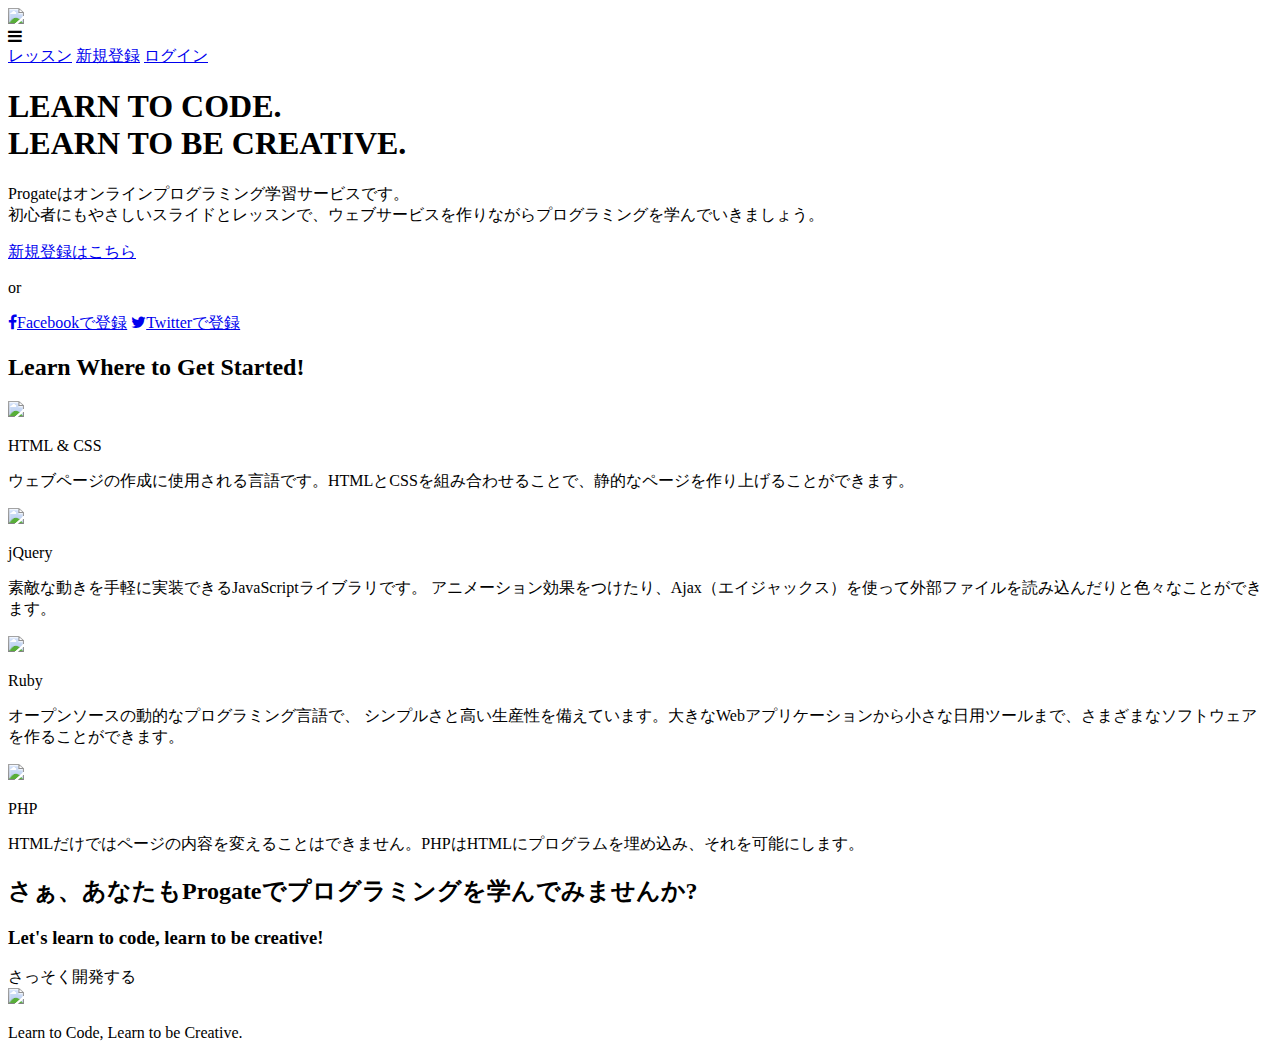
==== index.html @ a296fdf1 "Create index.html" ====
<!DOCTYPE html>
<html>
<head>
  <meta charset="utf-8">
  <meta name="viewport" content="width=device-width, initial-scale=1.0">
  <title>Progate</title>
  <link href="https://maxcdn.bootstrapcdn.com/font-awesome/4.7.0/css/font-awesome.min.css" rel="stylesheet" integrity="sha384-wvfXpqpZZVQGK6TAh5PVlGOfQNHSoD2xbE+QkPxCAFlNEevoEH3Sl0sibVcOQVnN" crossorigin="anonymous">
  <link rel="stylesheet" type="text/css" href="stylesheet.css">
</head>
<body>
  <header>
    <div class="container">
      <div class="header-left">
        <img class="logo" src="https://prog-8.com/images/html/advanced/main_logo.png">
      </div>
      <span class="fa fa-bars menu-icon"></span>
      <div class="header-right">
        <a href="#">レッスン</a>
        <a href="#">新規登録</a>
        <a href="#" class="login">ログイン</a>
      </div>
    </div>
  </header>
  <div class="top-wrapper">
    <div class="container">
      <h1>LEARN TO CODE.<br>LEARN TO BE CREATIVE.</h1>
      <p>Progateはオンラインプログラミング学習サービスです。<br>初心者にもやさしいスライドとレッスンで、ウェブサービスを作りながらプログラミングを学んでいきましょう。</p>
      <div class="btn-wrapper">
        <a href="#" class="btn signup">新規登録はこちら</a>
        <p>or</p>
        <a href="#" class="btn facebook"><span class="fa fa-facebook"></span>Facebookで登録</a>
        <a href="#" class="btn twitter"><span class="fa fa-twitter"></span>Twitterで登録</a>
      </div>
    </div>
  </div>
  <div class="lesson-wrapper">
    <div class="container">
      <div class="heading">
        <h2>Learn Where to Get Started!</h2>
      </div>
      <div class="lessons">
        <div class="lesson">
          <div class="lesson-icon">
            <img src="https://prog-8.com/images/html/advanced/html.png">
            <p>HTML & CSS</p>
          </div>
          <p class="text-contents">ウェブページの作成に使用される言語です。HTMLとCSSを組み合わせることで、静的なページを作り上げることができます。</p>
        </div>
        <div class="lesson">
          <div class="lesson-icon">
            <img src="https://prog-8.com/images/html/advanced/jQuery.png">
            <p>jQuery</p>
          </div>
          <p class="text-contents">素敵な動きを手軽に実装できるJavaScriptライブラリです。 アニメーション効果をつけたり、Ajax（エイジャックス）を使って外部ファイルを読み込んだりと色々なことができます。</p>
        </div>
        <div class="lesson">
          <div class="lesson-icon">
            <img src="https://prog-8.com/images/html/advanced/ruby.png">
            <p>Ruby</p>
          </div>
          <p class="text-contents">オープンソースの動的なプログラミング言語で、 シンプルさと高い生産性を備えています。大きなWebアプリケーションから小さな日用ツールまで、さまざまなソフトウェアを作ることができます。</p>
        </div>
        <div class="lesson">
          <div class="lesson-icon">
            <img src="https://prog-8.com/images/html/advanced/php.png">
            <p>PHP</p>
          </div>
          <p class="text-contents">HTMLだけではページの内容を変えることはできません。PHPはHTMLにプログラムを埋め込み、それを可能にします。</p>
        </div>
      </div>
      <div class="clear"></div>
    </div>
  </div>
  <div class="message-wrapper">
    <div class="container">
      <div class="heading">
        <h2>さぁ、あなたもProgateでプログラミングを学んでみませんか?</h2>
        <h3>Let's learn to code, learn to be creative!</h3>
      </div>
      <span class="btn message">さっそく開発する</span>
    </div>
  </div>
  <footer>
    <div class="container">
      <img src="https://prog-8.com/images/html/advanced/footer_logo.png">
      <p>Learn to Code, Learn to be Creative.</p>
    </div>
  </footer>
</body>
</html>
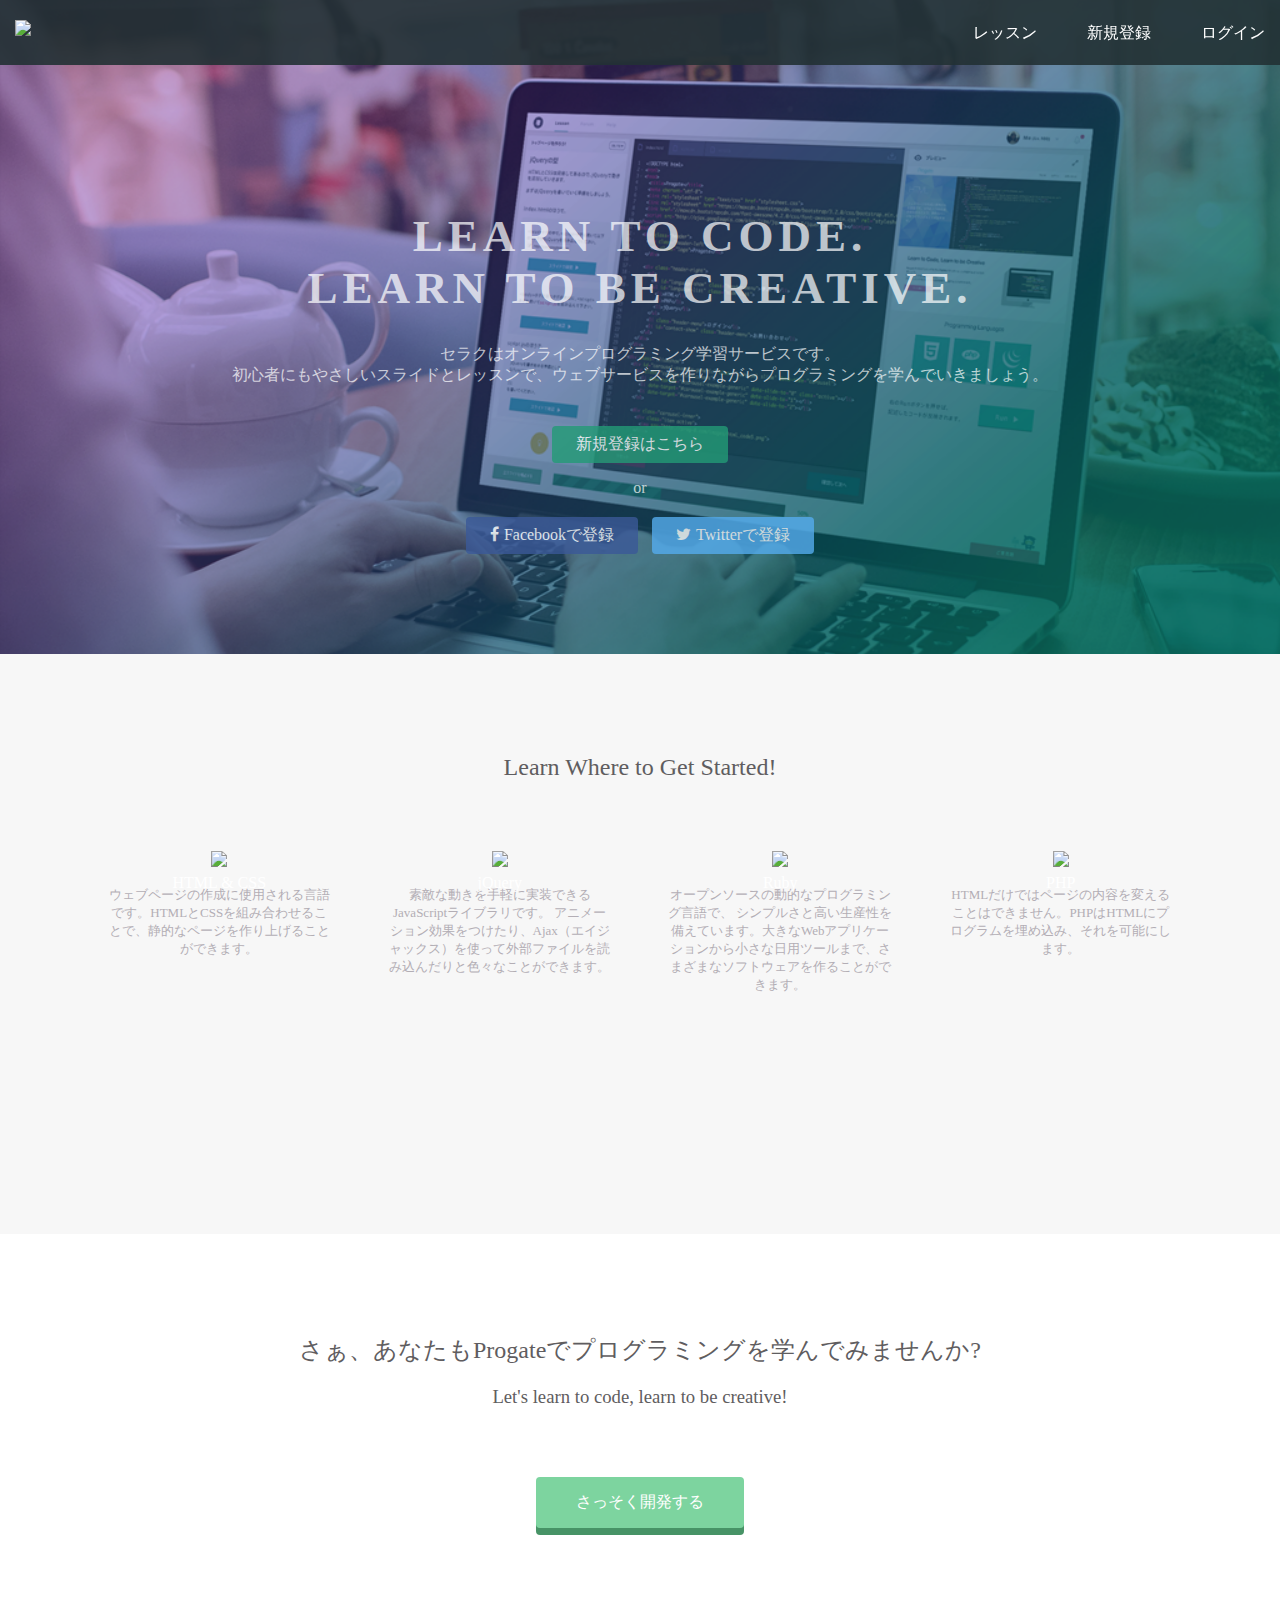
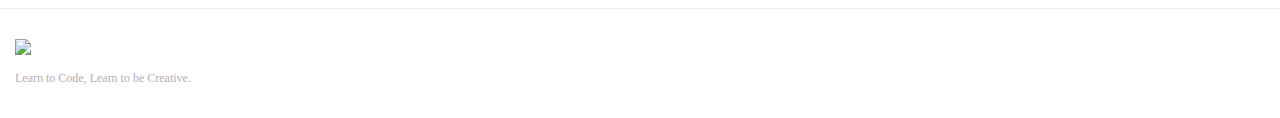
==== commit 43ceeecb: "test1" ====
--- a/index.html
+++ b/index.html
@@ -24,7 +24,7 @@
   <div class="top-wrapper">
     <div class="container">
       <h1>LEARN TO CODE.<br>LEARN TO BE CREATIVE.</h1>
-      <p>Progateはオンラインプログラミング学習サービスです。<br>初心者にもやさしいスライドとレッスンで、ウェブサービスを作りながらプログラミングを学んでいきましょう。</p>
+      <p>セラクはオンラインプログラミング学習サービスです。<br>初心者にもやさしいスライドとレッスンで、ウェブサービスを作りながらプログラミングを学んでいきましょう。</p>
       <div class="btn-wrapper">
         <a href="#" class="btn signup">新規登録はこちら</a>
         <p>or</p>
--- a/stylesheet.css
+++ b/stylesheet.css
@@ -0,0 +1,271 @@
+* {
+  box-sizing: border-box;
+}
+
+body {
+  margin: 0;
+  font-family: "Hiragino Kaku Gothic ProN";
+}
+
+a {
+  text-decoration: none;
+}
+
+.container {
+  width: 100%;
+  padding: 0 15px;
+  margin: 0 auto;
+}
+
+.top-wrapper {
+  padding: 180px 0 100px 0;
+  background-image: url(top.png);
+  background-size: cover;
+  color: white;
+  text-align: center;
+}
+
+.top-wrapper h1 {
+  opacity: 0.7;
+  font-size: 45px;
+  letter-spacing: 5px;
+}
+
+.top-wrapper p {
+  opacity: 0.7;
+  font-size: 16px;
+  margin-bottom: 40px;
+}
+
+.btn-wrapper {
+  text-align: center;
+}
+
+.btn-wrapper p {
+  margin-bottom: 20px;
+}
+
+.signup {
+  background-color: #239b76;
+}
+
+.facebook {
+  background-color: #3b5998;
+  margin-right: 10px;
+}
+
+.twitter {
+  background-color: #55acee;
+}
+
+.btn {
+  padding: 8px 24px;
+  color: white;
+  display: inline-block;
+  opacity: 0.8;
+  border-radius: 4px;
+  text-align: center;
+}
+
+.btn:hover {
+  opacity: 1;
+}
+
+.fa {
+  margin-right: 5px;
+}
+
+header {
+  height: 65px;
+  width: 100%;
+  background-color: rgba(34,49,52,0.9);
+  position :fixed;
+  top: 0;
+  z-index: 10;
+}
+
+.logo {
+  width: 124px;
+  margin-top: 20px;
+}
+
+.header-left {
+  float: left;
+}
+
+.header-right {
+  float: right;
+  margin-right: -25px;
+}
+
+.header-right a {
+  line-height: 65px;
+  padding: 0 25px;
+  color: white;
+  display: block;
+  float: left;
+  transition: all 0.5s;
+}
+
+.header-right a:hover {
+  background-color: rgba(255,255,255,0.3);
+}
+
+.lesson-wrapper {
+  height: 580px;
+  padding-bottom: 80px;
+  padding-left: 5%;
+  padding-right: 5%;
+  background-color: #f7f7f7;
+  text-align: center;
+}
+
+.heading {
+  padding-top: 80px;
+  padding-bottom: 50px;
+  color: #5f5d60;
+}
+
+.heading h2 {
+  font-weight: normal;
+}
+
+.lesson {
+  float: left;
+  width: 25%;
+}
+
+.lesson-icon {
+  position: relative;
+}
+
+.lesson-icon p {
+  position: absolute;
+  top: 37%;
+  width: 100%;
+  color: white;
+}
+
+.text-contents {
+  width: 80%;
+  display: inline-block;
+  margin-top: 15px;
+  font-size: 13px;
+  color: #b3aeb5;
+}
+
+.heading h3 {
+  font-weight: normal;
+}
+
+.message-wrapper {
+  border-bottom: 1px solid #eee;
+  padding-bottom: 80px;
+  text-align: center;
+}
+
+.message {
+  padding: 15px 40px;
+  background-color: #5dca88;
+  cursor: pointer;
+  box-shadow: 0px 7px #1a7940;
+}
+
+.message:active {
+  position: relative;
+  top: 7px;
+  box-shadow: none;
+}
+
+footer img {
+  width: 125px;
+}
+
+footer p {
+  color: #b3aeb5;
+  font-size: 12px;
+}
+
+footer {
+  padding-top: 30px;
+  padding-bottom: 20px;
+}
+
+.menu-icon {
+  color: white;
+  float: right;
+  font-size: 25px;
+  padding: 21px 0;
+  display: none;
+}
+
+.clear {
+  clear: left;
+}
+
+@media all and (max-width: 1000px) {
+  .lesson {
+    width: 50%;
+    margin-bottom: 50px;
+  }
+
+  .lesson-wrapper {
+    height: 990px;
+  }
+
+  footer {
+    text-align: center;
+  }
+}
+
+@media all and (max-width: 750px) {
+  .top-wrapper h1 {
+    font-size: 32px;
+  }
+
+  .heading h2 {
+    font-size: 20px;
+  }
+}
+
+@media all and (max-width: 670px) {
+  .header-right {
+    display: none;
+  }
+
+  .menu-icon {
+    display: block;
+  }
+
+  .top-wrapper .btn {
+    width: 100%;
+  }
+
+  .twitter {
+    margin-top: 10px;
+  }
+
+  .top-wrapper {
+    text-align: left;
+  }
+
+  .top-wrapper h1 {
+    font-size: 24px;
+  }
+
+  .top-wrapper p {
+    font-size: 14px;
+  }
+
+  .lesson {
+    width: 100%;
+  }
+
+  .lesson-wrapper {
+    height: 1700px;
+  }
+
+  .message-wrapper .btn {
+    width: 100%;
+  }
+}
